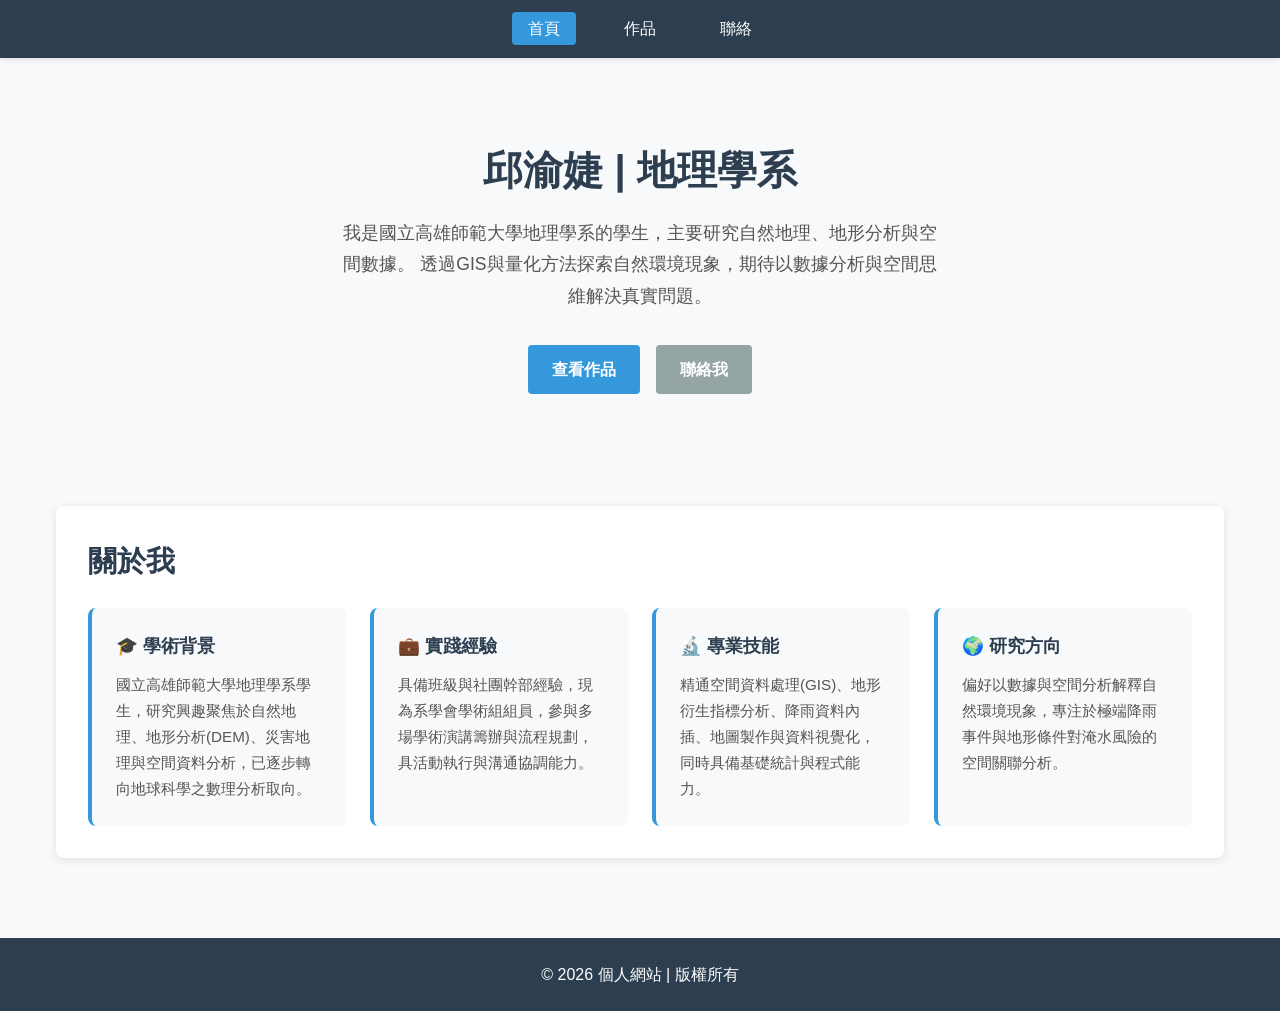
==== index.html @ aeeac9ce "Add personal website: index, work, contact pages and styles" ====
<!DOCTYPE html>
<html lang="zh-TW">
<head>
    <meta charset="UTF-8">
    <meta name="viewport" content="width=device-width, initial-scale=1.0">
    <title>首頁 - 個人網站</title>
    <link rel="stylesheet" href="styles.css">
</head>
<body>
    <nav class="navbar">
        <ul>
            <li><a href="index.html" class="active">首頁</a></li>
            <li><a href="work.html">作品</a></li>
            <li><a href="contact.html">聯絡</a></li>
        </ul>
    </nav>

    <main class="container">
        <section class="hero">
            <h1>邱渝婕 | 地理學系</h1>
            <p class="intro-text">
                我是國立高雄師範大學地理學系的學生，主要研究自然地理、地形分析與空間數據。
                透過GIS與量化方法探索自然環境現象，期待以數據分析與空間思維解決真實問題。
            </p>
            <div class="cta-buttons">
                <a href="work.html" class="btn btn-primary">查看作品</a>
                <a href="contact.html" class="btn btn-secondary">聯絡我</a>
            </div>
        </section>

        <section class="about">
            <h2>關於我</h2>
            <div class="about-content">
                <div class="about-item">
                    <h3>🎓 學術背景</h3>
                    <p>國立高雄師範大學地理學系學生，研究興趣聚焦於自然地理、地形分析(DEM)、災害地理與空間資料分析，已逐步轉向地球科學之數理分析取向。</p>
                </div>
                <div class="about-item">
                    <h3>💼 實踐經驗</h3>
                    <p>具備班級與社團幹部經驗，現為系學會學術組組員，參與多場學術演講籌辦與流程規劃，具活動執行與溝通協調能力。</p>
                </div>
                <div class="about-item">
                    <h3>🔬 專業技能</h3>
                    <p>精通空間資料處理(GIS)、地形衍生指標分析、降雨資料內插、地圖製作與資料視覺化，同時具備基礎統計與程式能力。</p>
                </div>
                <div class="about-item">
                    <h3>🌍 研究方向</h3>
                    <p>偏好以數據與空間分析解釋自然環境現象，專注於極端降雨事件與地形條件對淹水風險的空間關聯分析。</p>
                </div>
            </div>
        </section>
    </main>

    <footer>
        <p>&copy; 2026 個人網站 | 版權所有</p>
    </footer>
</body>
</html>
---- styles.css ----
/* ========== 基礎樣式 ========== */
* {
    margin: 0;
    padding: 0;
    box-sizing: border-box;
}

body {
    font-family: 'Segoe UI', Tahoma, Geneva, Verdana, sans-serif;
    line-height: 1.6;
    color: #333;
    background-color: #f8f9fa;
}

a {
    text-decoration: none;
    color: inherit;
}

/* ========== 導覽列 ========== */
.navbar {
    background-color: #2c3e50;
    padding: 1rem 0;
    position: sticky;
    top: 0;
    box-shadow: 0 2px 4px rgba(0,0,0,0.1);
    z-index: 100;
}

.navbar ul {
    list-style: none;
    display: flex;
    justify-content: center;
    gap: 2rem;
    max-width: 1200px;
    margin: 0 auto;
    padding: 0 1rem;
}

.navbar a {
    color: white;
    padding: 0.5rem 1rem;
    border-radius: 4px;
    transition: all 0.3s ease;
    font-weight: 500;
}

.navbar a:hover,
.navbar a.active {
    background-color: #3498db;
    color: white;
}

/* ========== 容器 ========== */
.container {
    max-width: 1200px;
    margin: 0 auto;
    padding: 2rem 1rem;
    min-height: calc(100vh - 200px);
}

/* ========== 首頁 ========== */
.hero {
    text-align: center;
    padding: 3rem 0;
}

.avatar {
    width: 200px;
    height: 200px;
    border-radius: 50%;
    border: 4px solid #3498db;
    margin-bottom: 2rem;
    box-shadow: 0 4px 12px rgba(0,0,0,0.15);
    object-fit: cover;
}

.hero h1 {
    font-size: 2.5rem;
    color: #2c3e50;
    margin-bottom: 1rem;
}

.intro-text {
    font-size: 1.1rem;
    color: #555;
    margin-bottom: 2rem;
    max-width: 600px;
    margin-left: auto;
    margin-right: auto;
    line-height: 1.8;
}

.cta-buttons {
    display: flex;
    gap: 1rem;
    justify-content: center;
    flex-wrap: wrap;
    margin: 2rem 0;
}

.about {
    background-color: white;
    padding: 2rem;
    border-radius: 8px;
    margin-top: 2rem;
    box-shadow: 0 2px 8px rgba(0,0,0,0.1);
}

.about h2 {
    color: #2c3e50;
    margin-bottom: 1rem;
    font-size: 1.8rem;
}

.about p {
    color: #555;
    line-height: 1.8;
}

.about-content {
    display: grid;
    grid-template-columns: repeat(auto-fit, minmax(250px, 1fr));
    gap: 1.5rem;
    margin-top: 1.5rem;
}

.about-item {
    background-color: #f8f9fa;
    padding: 1.5rem;
    border-radius: 8px;
    border-left: 4px solid #3498db;
    transition: all 0.3s ease;
}

.about-item:hover {
    box-shadow: 0 4px 12px rgba(0,0,0,0.1);
    transform: translateY(-2px);
}

.about-item h3 {
    color: #2c3e50;
    margin-bottom: 0.75rem;
    font-size: 1.1rem;
}

.about-item p {
    color: #555;
    font-size: 0.95rem;
    line-height: 1.7;
}

/* ========== 按鈕 ========== */
.btn {
    display: inline-block;
    padding: 0.75rem 1.5rem;
    border-radius: 4px;
    font-weight: 600;
    transition: all 0.3s ease;
    cursor: pointer;
    border: none;
    font-size: 1rem;
}

.btn-primary {
    background-color: #3498db;
    color: white;
}

.btn-primary:hover {
    background-color: #2980b9;
    transform: translateY(-2px);
    box-shadow: 0 4px 12px rgba(52, 152, 219, 0.3);
}

.btn-secondary {
    background-color: #95a5a6;
    color: white;
}

.btn-secondary:hover {
    background-color: #7f8c8d;
    transform: translateY(-2px);
    box-shadow: 0 4px 12px rgba(149, 165, 166, 0.3);
}

/* ========== 作品頁 ========== */
.portfolio h1 {
    color: #2c3e50;
    margin-bottom: 1rem;
    font-size: 2.5rem;
}

.section-intro {
    color: #7f8c8d;
    font-size: 1.1rem;
    margin-bottom: 2rem;
}

.projects-table {
    width: 100%;
    border-collapse: collapse;
    background-color: white;
    box-shadow: 0 2px 8px rgba(0,0,0,0.1);
    border-radius: 8px;
    overflow: hidden;
    margin-bottom: 2rem;
}

.projects-table thead {
    background-color: #34495e;
    color: white;
}

.projects-table th,
.projects-table td {
    padding: 1rem;
    text-align: left;
    border-bottom: 1px solid #ecf0f1;
}

.projects-table tbody tr:hover {
    background-color: #f0f7ff;
    transition: background-color 0.3s ease;
}

.projects-table tbody tr:last-child td {
    border-bottom: none;
}

.achievements {
    list-style: none;
    background-color: white;
    padding: 2rem;
    border-radius: 8px;
    box-shadow: 0 2px 8px rgba(0,0,0,0.1);
}

.achievements li {
    padding: 0.75rem 0;
    font-size: 1.1rem;
    color: #27ae60;
    font-weight: 500;
}

.project-link {
    display: inline-block;
    padding: 0.5rem 1rem;
    background-color: #3498db;
    color: white;
    border-radius: 4px;
    font-weight: 600;
    transition: all 0.3s ease;
}

.project-link:hover {
    background-color: #2980b9;
    transform: translateY(-2px);
    box-shadow: 0 2px 8px rgba(52, 152, 219, 0.3);
}

/* ========== 履歷樣式 ========== */
.resume-section {
    background-color: white;
    padding: 1.5rem;
    margin-bottom: 1.5rem;
    border-radius: 8px;
    box-shadow: 0 2px 8px rgba(0,0,0,0.1);
    border-left: 4px solid #3498db;
}

.resume-section h3 {
    color: #2c3e50;
    margin-bottom: 1rem;
    font-size: 1.3rem;
}

.resume-section h4 {
    color: #34495e;
    margin-top: 0.5rem;
    margin-bottom: 0.5rem;
    font-size: 1.1rem;
}

.resume-section p {
    color: #555;
    line-height: 1.8;
    margin-bottom: 0.5rem;
}

.resume-list {
    list-style: none;
    padding-left: 0;
}

.resume-list li {
    padding: 0.5rem 0;
    color: #555;
    line-height: 1.6;
    border-bottom: 1px solid #ecf0f1;
}

.resume-list li:last-child {
    border-bottom: none;
}

.project-item {
    background-color: #f8f9fa;
    padding: 1rem;
    border-radius: 4px;
    margin-bottom: 1rem;
}

.project-item h4 {
    color: #2980b9;
}

.project-item p {
    margin-bottom: 0.5rem;
    color: #555;
}

/* ========== 聯絡頁 ========== */
.contact h1 {
    color: #2c3e50;
    margin-bottom: 1rem;
    font-size: 2.5rem;
}

.contact-content {
    display: grid;
    grid-template-columns: 1fr 1fr;
    gap: 2rem;
    margin-top: 2rem;
}

.contact-info,
.contact-form {
    background-color: white;
    padding: 2rem;
    border-radius: 8px;
    box-shadow: 0 2px 8px rgba(0,0,0,0.1);
}

.contact-info h2,
.contact-form h2 {
    color: #2c3e50;
    margin-bottom: 1.5rem;
    font-size: 1.5rem;
}

.contact-item {
    margin-bottom: 2rem;
}

.contact-item h3 {
    color: #34495e;
    margin-bottom: 0.5rem;
    font-size: 1.1rem;
}

.contact-link {
    color: #3498db;
    font-weight: 600;
    transition: color 0.3s ease;
}

.contact-link:hover {
    color: #2980b9;
    text-decoration: underline;
}

.contact-buttons {
    display: flex;
    gap: 1rem;
    margin-top: 1.5rem;
    flex-wrap: wrap;
}

/* ========== 表單 ========== */
.form-group {
    margin-bottom: 1.5rem;
}

.form-group label {
    display: block;
    margin-bottom: 0.5rem;
    color: #34495e;
    font-weight: 600;
}

.form-group input,
.form-group textarea {
    width: 100%;
    padding: 0.75rem;
    border: 1px solid #bdc3c7;
    border-radius: 4px;
    font-family: inherit;
    font-size: 1rem;
    transition: border-color 0.3s ease;
}

.form-group input:focus,
.form-group textarea:focus {
    outline: none;
    border-color: #3498db;
    box-shadow: 0 0 0 3px rgba(52, 152, 219, 0.1);
}

.form-message {
    margin-top: 1rem;
    padding: 1rem;
    border-radius: 4px;
    text-align: center;
    font-weight: 600;
    display: none;
}

/* ========== 頁尾 ========== */
footer {
    background-color: #2c3e50;
    color: white;
    text-align: center;
    padding: 1.5rem;
    margin-top: 3rem;
}

footer p {
    margin: 0;
}

/* ========== 響應式設計 ========== */
@media (max-width: 768px) {
    .navbar ul {
        flex-direction: column;
        gap: 0.5rem;
        padding: 1rem;
    }

    .navbar a {
        display: block;
        text-align: center;
    }

    .hero h1 {
        font-size: 2rem;
    }

    .cta-buttons {
        flex-direction: column;
    }

    .cta-buttons .btn {
        width: 100%;
    }

    .projects-table {
        font-size: 0.9rem;
    }

    .projects-table th,
    .projects-table td {
        padding: 0.75rem 0.5rem;
    }

    .contact-content {
        grid-template-columns: 1fr;
    }

    .contact-buttons {
        flex-direction: column;
    }

    .contact-buttons .btn {
        width: 100%;
        text-align: center;
    }

    .avatar {
        width: 150px;
        height: 150px;
    }

    .intro-text {
        font-size: 1rem;
    }
}

@media (max-width: 480px) {
    .container {
        padding: 1rem;
    }

    .hero {
        padding: 1.5rem 0;
    }

    .hero h1 {
        font-size: 1.5rem;
    }

    .portfolio h1,
    .contact h1 {
        font-size: 1.8rem;
    }

    .contact-info,
    .contact-form {
        padding: 1.5rem;
    }
}
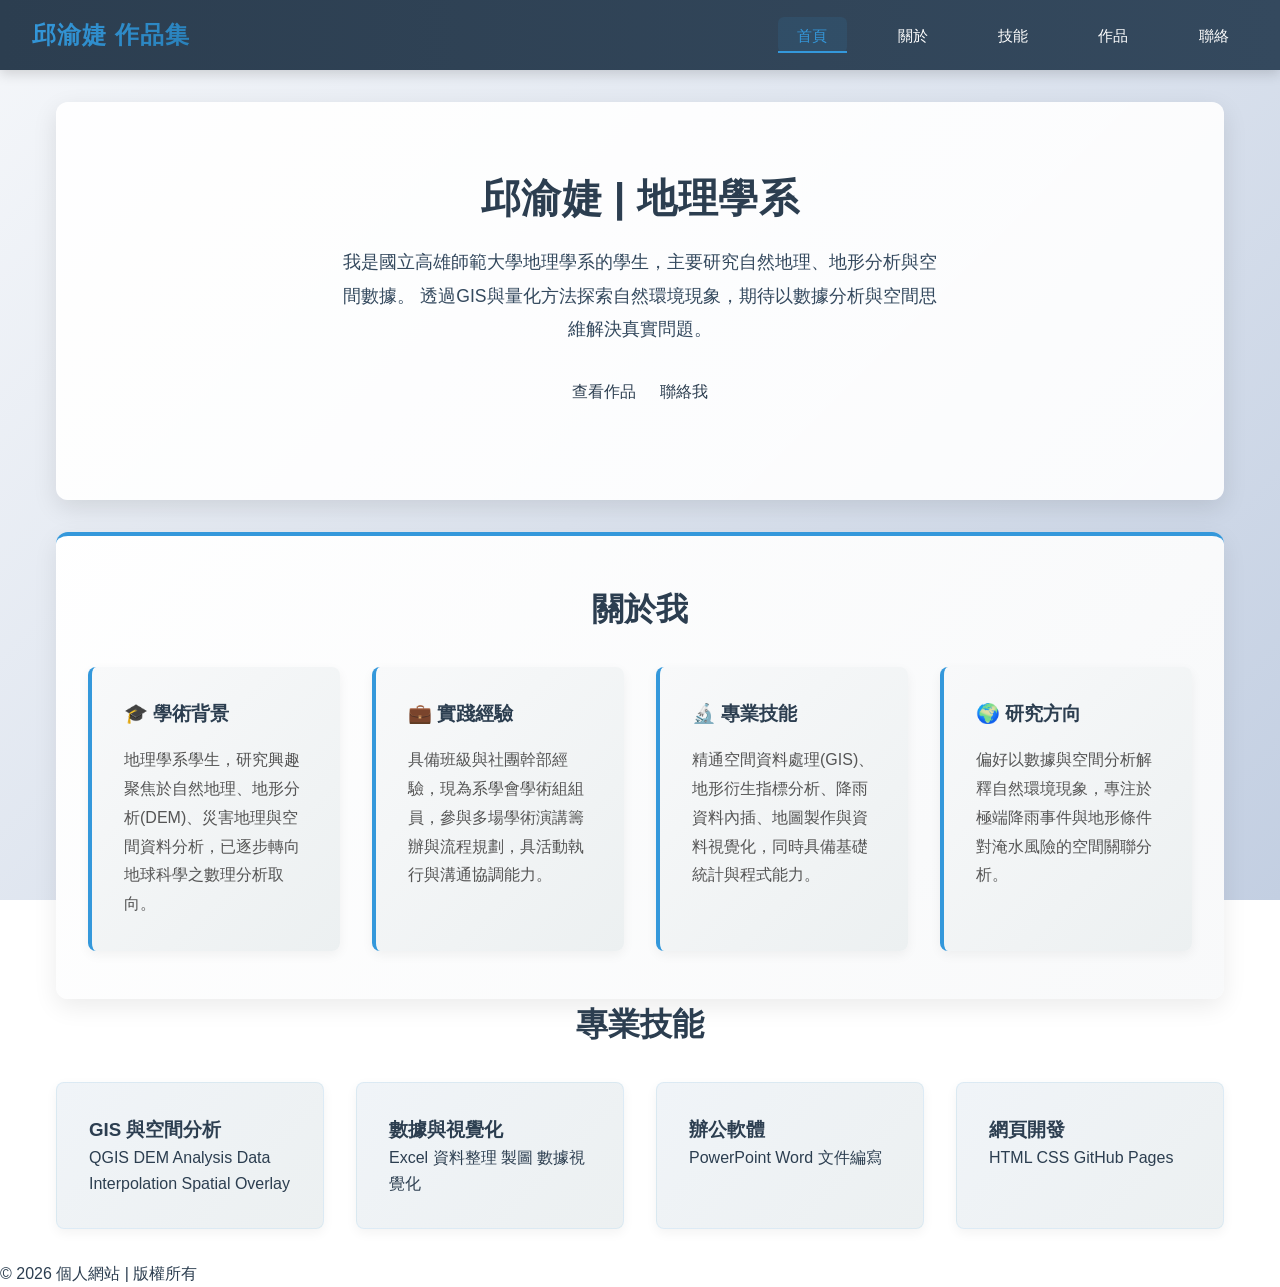
==== commit ba14eff6: "優化網站設計：改進樣式、新增技能區塊、改為中文導航、優化URL結構" ====
--- a/index.html
+++ b/index.html
@@ -8,10 +8,13 @@
 </head>
 <body>
     <nav class="navbar">
+        <div class="nav-brand">邱渝婕 作品集</div>
         <ul>
-            <li><a href="index.html" class="active">首頁</a></li>
-            <li><a href="work.html">作品</a></li>
-            <li><a href="contact.html">聯絡</a></li>
+            <li><a href="/" class="active">首頁</a></li>
+            <li><a href="#about">關於</a></li>
+            <li><a href="#skills">技能</a></li>
+            <li><a href="/work">作品</a></li>
+            <li><a href="/contact">聯絡</a></li>
         </ul>
     </nav>
 
@@ -23,17 +26,17 @@
                 透過GIS與量化方法探索自然環境現象，期待以數據分析與空間思維解決真實問題。
             </p>
             <div class="cta-buttons">
-                <a href="work.html" class="btn btn-primary">查看作品</a>
-                <a href="contact.html" class="btn btn-secondary">聯絡我</a>
+                <a href="/work" class="btn btn-primary">查看作品</a>
+                <a href="/contact" class="btn btn-secondary">聯絡我</a>
             </div>
         </section>
 
-        <section class="about">
+        <section class="about" id="about">
             <h2>關於我</h2>
             <div class="about-content">
                 <div class="about-item">
                     <h3>🎓 學術背景</h3>
-                    <p>國立高雄師範大學地理學系學生，研究興趣聚焦於自然地理、地形分析(DEM)、災害地理與空間資料分析，已逐步轉向地球科學之數理分析取向。</p>
+                    <p>地理學系學生，研究興趣聚焦於自然地理、地形分析(DEM)、災害地理與空間資料分析，已逐步轉向地球科學之數理分析取向。</p>
                 </div>
                 <div class="about-item">
                     <h3>💼 實踐經驗</h3>
@@ -49,6 +52,46 @@
                 </div>
             </div>
         </section>
+
+        <section class="skills" id="skills">
+            <h2>專業技能</h2>
+            <div class="skills-container">
+                <div class="skill-category">
+                    <h3>GIS 與空間分析</h3>
+                    <div class="skill-tags">
+                        <span class="skill-tag">QGIS</span>
+                        <span class="skill-tag">DEM Analysis</span>
+                        <span class="skill-tag">Data Interpolation</span>
+                        <span class="skill-tag">Spatial Overlay</span>
+                    </div>
+                </div>
+                <div class="skill-category">
+                    <h3>數據與視覺化</h3>
+                    <div class="skill-tags">
+                        <span class="skill-tag">Excel</span>
+                        <span class="skill-tag">資料整理</span>
+                        <span class="skill-tag">製圖</span>
+                        <span class="skill-tag">數據視覺化</span>
+                    </div>
+                </div>
+                <div class="skill-category">
+                    <h3>辦公軟體</h3>
+                    <div class="skill-tags">
+                        <span class="skill-tag">PowerPoint</span>
+                        <span class="skill-tag">Word</span>
+                        <span class="skill-tag">文件編寫</span>
+                    </div>
+                </div>
+                <div class="skill-category">
+                    <h3>網頁開發</h3>
+                    <div class="skill-tags">
+                        <span class="skill-tag">HTML</span>
+                        <span class="skill-tag">CSS</span>
+                        <span class="skill-tag">GitHub Pages</span>
+                    </div>
+                </div>
+            </div>
+        </section>
     </main>
 
     <footer>
--- a/styles.css
+++ b/styles.css
@@ -6,10 +6,11 @@
 }
 
 body {
-    font-family: 'Segoe UI', Tahoma, Geneva, Verdana, sans-serif;
+    font-family: 'Segoe UI', -apple-system, BlinkMacSystemFont, sans-serif;
     line-height: 1.6;
-    color: #333;
-    background-color: #f8f9fa;
+    color: #2c3e50;
+    background: linear-gradient(135deg, #f5f7fa 0%, #c3cfe2 100%);
+    background-attachment: fixed;
 }
 
 a {
@@ -17,38 +18,72 @@
     color: inherit;
 }
 
+html {
+    scroll-behavior: smooth;
+}
+
 /* ========== 導覽列 ========== */
 .navbar {
-    background-color: #2c3e50;
-    padding: 1rem 0;
+    background: linear-gradient(90deg, #2c3e50 0%, #34495e 100%);
+    padding: 1rem 2rem;
     position: sticky;
     top: 0;
-    box-shadow: 0 2px 4px rgba(0,0,0,0.1);
+    box-shadow: 0 4px 12px rgba(0,0,0,0.15);
     z-index: 100;
+    display: flex;
+    justify-content: space-between;
+    align-items: center;
+}
+
+.nav-brand {
+    color: white;
+    font-size: 1.5rem;
+    font-weight: 700;
+    letter-spacing: 1px;
+    background: linear-gradient(135deg, #3498db, #2980b9);
+    -webkit-background-clip: text;
+    -webkit-text-fill-color: transparent;
+    background-clip: text;
 }
 
 .navbar ul {
     list-style: none;
     display: flex;
-    justify-content: center;
+    justify-content: flex-end;
     gap: 2rem;
-    max-width: 1200px;
-    margin: 0 auto;
-    padding: 0 1rem;
+    flex-wrap: wrap;
 }
 
 .navbar a {
     color: white;
-    padding: 0.5rem 1rem;
-    border-radius: 4px;
+    padding: 0.6rem 1.2rem;
+    border-radius: 6px;
     transition: all 0.3s ease;
     font-weight: 500;
+    font-size: 0.95rem;
+    position: relative;
+}
+
+.navbar a::before {
+    content: '';
+    position: absolute;
+    bottom: 0;
+    left: 0;
+    width: 0;
+    height: 2px;
+    background-color: #3498db;
+    transition: width 0.3s ease;
+}
+
+.navbar a:hover::before,
+.navbar a.active::before {
+    width: 100%;
 }
 
 .navbar a:hover,
 .navbar a.active {
-    background-color: #3498db;
-    color: white;
+    background-color: rgba(52, 152, 219, 0.1);
+    color: #3498db;
 }
 
 /* ========== 容器 ========== */
@@ -62,7 +97,11 @@
 /* ========== 首頁 ========== */
 .hero {
     text-align: center;
-    padding: 3rem 0;
+    padding: 4rem 2rem;
+    background: linear-gradient(135deg, rgba(255,255,255,0.95) 0%, rgba(255,255,255,0.9) 100%);
+    border-radius: 12px;
+    box-shadow: 0 8px 24px rgba(0,0,0,0.1);
+    margin-bottom: 2rem;
 }
 
 .avatar {
@@ -71,46 +110,58 @@
     border-radius: 50%;
     border: 4px solid #3498db;
     margin-bottom: 2rem;
-    box-shadow: 0 4px 12px rgba(0,0,0,0.15);
+    box-shadow: 0 8px 24px rgba(52, 152, 219, 0.3);
     object-fit: cover;
+    animation: float 3s ease-in-out infinite;
+}
+
+@keyframes float {
+    0%, 100% { transform: translateY(0px); }
+    50% { transform: translateY(-10px); }
 }
 
 .hero h1 {
     font-size: 2.5rem;
     color: #2c3e50;
     margin-bottom: 1rem;
+    font-weight: 700;
+    letter-spacing: 0.5px;
 }
 
 .intro-text {
     font-size: 1.1rem;
-    color: #555;
+    color: #34495e;
     margin-bottom: 2rem;
     max-width: 600px;
     margin-left: auto;
     margin-right: auto;
-    line-height: 1.8;
+    line-height: 1.9;
+    font-weight: 400;
 }
 
 .cta-buttons {
     display: flex;
-    gap: 1rem;
+    gap: 1.5rem;
     justify-content: center;
     flex-wrap: wrap;
     margin: 2rem 0;
 }
 
 .about {
-    background-color: white;
-    padding: 2rem;
-    border-radius: 8px;
+    background: linear-gradient(135deg, rgba(255,255,255,0.98) 0%, rgba(248,249,250,0.98) 100%);
+    padding: 3rem 2rem;
+    border-radius: 12px;
     margin-top: 2rem;
-    box-shadow: 0 2px 8px rgba(0,0,0,0.1);
+    box-shadow: 0 8px 24px rgba(0,0,0,0.08);
+    border-top: 4px solid #3498db;
 }
 
 .about h2 {
     color: #2c3e50;
-    margin-bottom: 1rem;
-    font-size: 1.8rem;
+    margin-bottom: 2rem;
+    font-size: 2rem;
+    font-weight: 700;
+    text-align: center;
 }
 
 .about p {
@@ -121,65 +172,141 @@
 .about-content {
     display: grid;
     grid-template-columns: repeat(auto-fit, minmax(250px, 1fr));
-    gap: 1.5rem;
-    margin-top: 1.5rem;
+    gap: 2rem;
+    margin-top: 2rem;
 }
 
 .about-item {
-    background-color: #f8f9fa;
-    padding: 1.5rem;
+    background: linear-gradient(135deg, #f8f9fa 0%, #ecf0f1 100%);
+    padding: 2rem;
     border-radius: 8px;
     border-left: 4px solid #3498db;
     transition: all 0.3s ease;
+    box-shadow: 0 4px 12px rgba(0,0,0,0.05);
 }
 
 .about-item:hover {
-    box-shadow: 0 4px 12px rgba(0,0,0,0.1);
-    transform: translateY(-2px);
+    box-shadow: 0 8px 20px rgba(52, 152, 219, 0.15);
+    transform: translateY(-4px);
+    border-left-color: #2980b9;
 }
 
 .about-item h3 {
     color: #2c3e50;
-    margin-bottom: 0.75rem;
+    margin-bottom: 1rem;
+    font-size: 1.2rem;
+    font-weight: 600;
+}
+
+.about-item p 技能區塊 ========== */
+.skills {
+    background: linear-gradient(135deg, rgba(255,255,255,0.98) 0%, rgba(248,249,250,0.98) 100%);
+    padding: 3rem 2rem;
+    border-radius: 12px;
+    margin-top: 2rem;
+    box-shadow: 0 8px 24px rgba(0,0,0,0.08);
+    border-top: 4px solid #2980b9;
+}
+
+.skills h2 {
+    color: #2c3e50;
+    margin-bottom: 2rem;
+    font-size: 2rem;
+    font-weight: 700;
+    text-align: center;
+}
+
+.skills-container {
+    display: grid;
+    grid-template-columns: repeat(auto-fit, minmax(260px, 1fr));
+    gap: 2rem;
+    margin-top: 2rem;
+}
+
+.skill-category {
+    background: linear-gradient(135deg, #f0f4f8 0%, #ecf0f1 100%);
+    padding: 2rem;
+    border-radius: 8px;
+    box-shadow: 0 4px 12px rgba(0,0,0,0.05);
+    transition: all 0.3s ease;
+    border: 1px solid rgba(52, 152, 219, 0.1);
+}
+
+.skill-category:hover {
+    box-shadow: 0 8px 20px rgba(52, 152, 219, 0.15);
+    transform: translateY(-4px);
+}
+
+    font-weight: 700;
+}
+
+.section-intro {
+    color: #7f8c8d;
     font-size: 1.1rem;
-}
-
-.about-item p {
-    color: #555;
-    font-size: 0.95rem;
-    line-height: 1.7;
-}
-
-/* ========== 按鈕 ========== */
-.btn {
+    margin-bottom: 2rem;
+}
+
+.projects-table {
+    width: 100%;
+    border-collapse: collapse;
+    background-color: white;
+    box-shadow: 0 8px 24px rgba(0,0,0,0.1);
+    border-radius: 8px;
+    overflow: hidden;
+    margin-bottom: 2rem;
+}
+
+.projects-table thead {
+    background: linear-gradient(90deg, #2c3e50 0%, #34495e 100%);
+    color: white;
+}
+
+.projects-table th,
+.projects-table td {
+    padding: 1.2rem;
+    text-align: left;
+    border-bottom: 1px solid #ecf0f1;
+}
+
+.projects-table tbody tr:hover {
+    background-color: #f0f7ff;
+    transition: background-color 0.3s ease;
+}
+
+.projects-table tbody tr:last-child td {
+    border-bottom: none;
+}
+
+.achievements {
+    list-style: none;
+    background-color: white;
+    padding: 2rem;
+    border-radius: 8px;
+    box-shadow: 0 8px 24px rgba(0,0,0,0.1);
+}
+
+.achievements li {
+    padding: 0.75rem 0;
+    font-size: 1.1rem;
+    color: #27ae60;
+    font-weight: 500;
+}
+
+.project-link {
     display: inline-block;
-    padding: 0.75rem 1.5rem;
-    border-radius: 4px;
-    font-weight: 600;
-    transition: all 0.3s ease;
-    cursor: pointer;
-    border: none;
-    font-size: 1rem;
-}
-
-.btn-primary {
-    background-color: #3498db;
+    padding: 0.6rem 1.4rem;
+    background: linear-gradient(135deg, #3498db, #2980b9);
     color: white;
-}
-
-.btn-primary:hover {
-    background-color: #2980b9;
-    transform: translateY(-2px);
-    box-shadow: 0 4px 12px rgba(52, 152, 219, 0.3);
-}
-
-.btn-secondary {
-    background-color: #95a5a6;
-    color: white;
-}
-
-.btn-secondary:hover {
-    background-color: #7f8c8d;
+    border-radius: 6px;
+    font-weight: 600;
+    transition: all 0.3s ease;
+    box-shadow: 0 4px 12px rgba(52, 152, 219, 0.2);
+}
+
+.project-link:hover {
+    background: linear-gradient(135deg, #2980b9, #1f618d);
+    transform: translateY(-3px);
+    box-shadow: 0 8px 20px rgba(52, 152, 219, 0.4
     transform: translateY(-2px);
     box-shadow: 0 4px 12px rgba(149, 165, 166, 0.3);
 }
@@ -261,18 +388,24 @@
 
 /* ========== 履歷樣式 ========== */
 .resume-section {
-    background-color: white;
-    padding: 1.5rem;
+    background: linear-gradient(135deg, rgba(255,255,255,0.95) 0%, rgba(248,249,250,0.95) 100%);
+    padding: 2rem;
     margin-bottom: 1.5rem;
     border-radius: 8px;
-    box-shadow: 0 2px 8px rgba(0,0,0,0.1);
+    box-shadow: 0 4px 12px rgba(0,0,0,0.08);
     border-left: 4px solid #3498db;
+    transition: all 0.3s ease;
+}
+
+.resume-section:hover {
+    box-shadow: 0 8px 20px rgba(0,0,0,0.12);
 }
 
 .resume-section h3 {
     color: #2c3e50;
     margin-bottom: 1rem;
     font-size: 1.3rem;
+    font-weight: 600;
 }
 
 .resume-section h4 {
@@ -280,6 +413,7 @@
     margin-top: 0.5rem;
     margin-bottom: 0.5rem;
     font-size: 1.1rem;
+    font-weight: 600;
 }
 
 .resume-section p {
@@ -294,7 +428,7 @@
 }
 
 .resume-list li {
-    padding: 0.5rem 0;
+    padding: 0.75rem 0;
     color: #555;
     line-height: 1.6;
     border-bottom: 1px solid #ecf0f1;
@@ -305,14 +439,22 @@
 }
 
 .project-item {
-    background-color: #f8f9fa;
-    padding: 1rem;
-    border-radius: 4px;
+    background: linear-gradient(135deg, #f8f9fa 0%, #ecf0f1 100%);
+    padding: 1.5rem;
+    border-radius: 8px;
     margin-bottom: 1rem;
+    border: 1px solid rgba(52, 152, 219, 0.1);
+    transition: all 0.3s ease;
+}
+
+.project-item:hover {
+    box-shadow: 0 4px 12px rgba(52, 152, 219, 0.1);
+    border-color: rgba(52, 152, 219, 0.3);
 }
 
 .project-item h4 {
     color: #2980b9;
+    font-weight: 600;
 }
 
 .project-item p {
@@ -325,6 +467,7 @@
     color: #2c3e50;
     margin-bottom: 1rem;
     font-size: 2.5rem;
+    font-weight: 700;
 }
 
 .contact-content {
@@ -336,10 +479,11 @@
 
 .contact-info,
 .contact-form {
-    background-color: white;
-    padding: 2rem;
-    border-radius: 8px;
-    box-shadow: 0 2px 8px rgba(0,0,0,0.1);
+    background: linear-gradient(135deg, rgba(255,255,255,0.95) 0%, rgba(248,249,250,0.95) 100%);
+    padding: 2.5rem;
+    border-radius: 8px;
+    box-shadow: 0 8px 24px rgba(0,0,0,0.1);
+    border-top: 4px solid #3498db;
 }
 
 .contact-info h2,
@@ -347,6 +491,7 @@
     color: #2c3e50;
     margin-bottom: 1.5rem;
     font-size: 1.5rem;
+    font-weight: 600;
 }
 
 .contact-item {
@@ -357,17 +502,33 @@
     color: #34495e;
     margin-bottom: 0.5rem;
     font-size: 1.1rem;
+    font-weight: 600;
 }
 
 .contact-link {
     color: #3498db;
     font-weight: 600;
-    transition: color 0.3s ease;
+    transition: all 0.3s ease;
+    position: relative;
+}
+
+.contact-link::after {
+    content: '';
+    position: absolute;
+    bottom: -2px;
+    left: 0;
+    width: 0;
+    height: 2px;
+    background-color: #3498db;
+    transition: width 0.3s ease;
 }
 
 .contact-link:hover {
     color: #2980b9;
-    text-decoration: underline;
+}
+
+.contact-link:hover::after {
+    width: 100%;
 }
 
 .contact-buttons {
@@ -384,20 +545,22 @@
 
 .form-group label {
     display: block;
-    margin-bottom: 0.5rem;
+    margin-bottom: 0.6rem;
     color: #34495e;
     font-weight: 600;
+    font-size: 0.95rem;
 }
 
 .form-group input,
 .form-group textarea {
     width: 100%;
-    padding: 0.75rem;
-    border: 1px solid #bdc3c7;
-    border-radius: 4px;
+    padding: 0.85rem 1rem;
+    border: 2px solid #bdc3c7;
+    border-radius: 6px;
     font-family: inherit;
     font-size: 1rem;
-    transition: border-color 0.3s ease;
+    transition: all 0.3s ease;
+    background-color: white;
 }
 
 .form-group input:focus,
@@ -405,41 +568,54 @@
     outline: none;
     border-color: #3498db;
     box-shadow: 0 0 0 3px rgba(52, 152, 219, 0.1);
+    background-color: #f9fafb;
 }
 
 .form-message {
     margin-top: 1rem;
     padding: 1rem;
-    border-radius: 4px;
+    border-radius: 6px;
     text-align: center;
     font-weight: 600;
     display: none;
+    background-color: #ecf0f1;
 }
 
 /* ========== 頁尾 ========== */
 footer {
-    background-color: #2c3e50;
+    background: linear-gradient(90deg, #2c3e50 0%, #34495e 100%);
     color: white;
     text-align: center;
-    padding: 1.5rem;
+    padding: 2rem 1rem;
     margin-top: 3rem;
+    box-shadow: 0 -4px 12px rgba(0,0,0,0.1);
 }
 
 footer p {
     margin: 0;
+    font-weight: 500;
 }
 
 /* ========== 響應式設計 ========== */
 @media (max-width: 768px) {
+    .navbar {
+        flex-direction: column;
+        gap: 1rem;
+    }
+
     .navbar ul {
-        flex-direction: column;
+        flex-direction: row;
         gap: 0.5rem;
-        padding: 1rem;
+        justify-content: center;
     }
 
     .navbar a {
-        display: block;
-        text-align: center;
+        padding: 0.4rem 0.8rem;
+        font-size: 0.85rem;
+    }
+
+    .hero {
+        padding: 2rem 1.5rem;
     }
 
     .hero h1 {
@@ -452,6 +628,7 @@
 
     .cta-buttons .btn {
         width: 100%;
+        text-align: center;
     }
 
     .projects-table {
@@ -463,6 +640,14 @@
         padding: 0.75rem 0.5rem;
     }
 
+    .skills-container {
+        grid-template-columns: 1fr;
+    }
+
+    .about-content {
+        grid-template-columns: 1fr;
+    }
+
     .contact-content {
         grid-template-columns: 1fr;
     }
@@ -492,20 +677,63 @@
     }
 
     .hero {
-        padding: 1.5rem 0;
+        padding: 1.5rem 1rem;
     }
 
     .hero h1 {
         font-size: 1.5rem;
     }
 
+    .navbar {
+        padding: 0.75rem 1rem;
+    }
+
+    .nav-brand {
+        font-size: 1.2rem;
+    }
+
+    .navbar ul {
+        gap: 0.25rem;
+    }
+
+    .navbar a {
+        padding: 0.3rem 0.6rem;
+        font-size: 0.75rem;
+    }
+
+    .about h2,
+    .skills h2,
     .portfolio h1,
     .contact h1 {
-        font-size: 1.8rem;
-    }
-
+        font-size: 1.5rem;
+    }
+
+    .about-item,
     .contact-info,
     .contact-form {
         padding: 1.5rem;
     }
-}
+
+    .skill-tags {
+        gap: 0.5rem;
+    }
+
+    .skill-tag {
+        padding: 0.5rem 1rem;
+        font-size: 0.85rem;
+    }
+
+    .btn {
+        padding: 0.7rem 1.5rem;
+        font-size: 0.9rem;
+    }
+
+    .projects-table {
+        font-size: 0.8rem;
+    }
+
+    .projects-table th,
+    .projects-table td {
+        padding: 0.5rem;
+    }
+}
